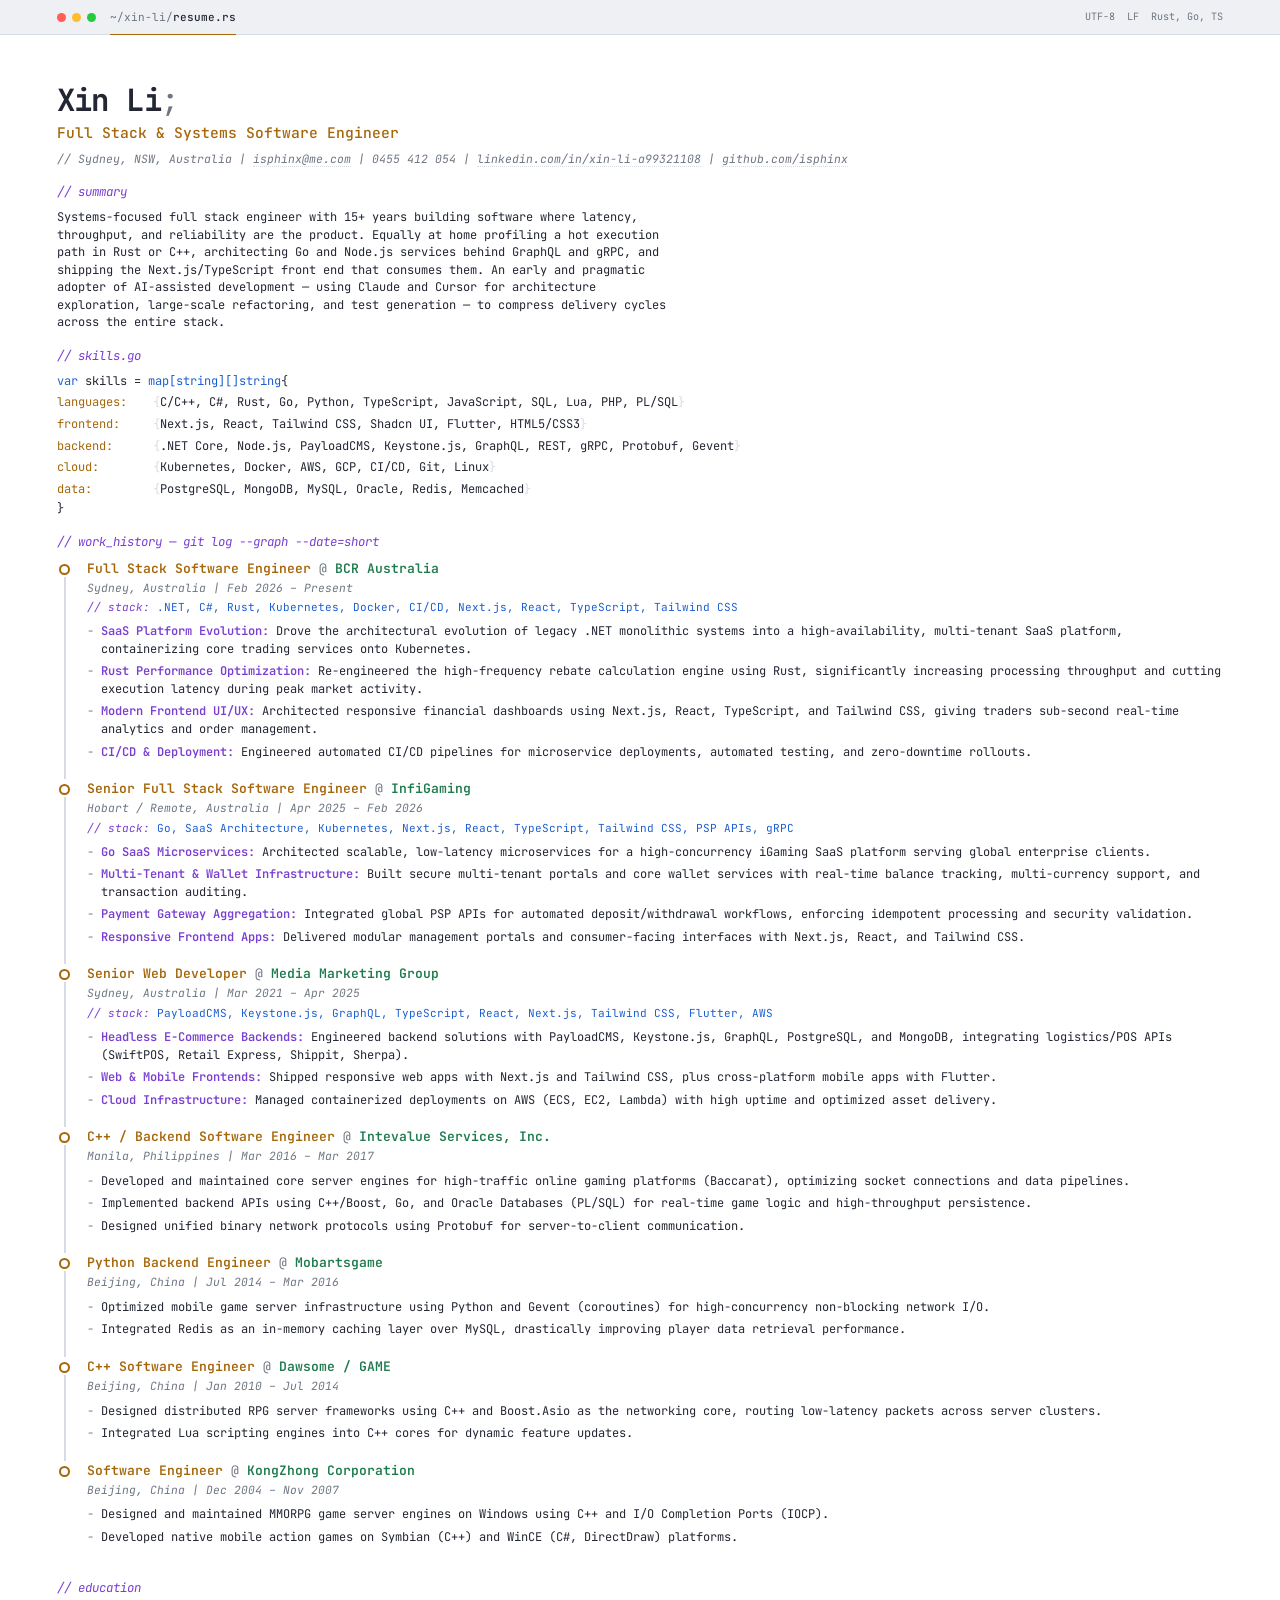
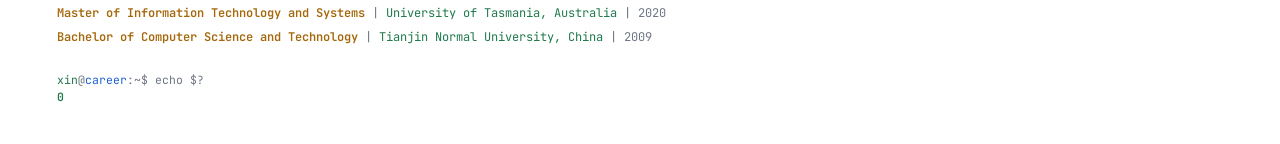
==== resume/resume-dev.html @ d35b5305 "Replace default Pages template with an engine-viewport homepage The site was still serving the 2013 " ====
<!DOCTYPE html>
<html lang="en">
<head>
<meta charset="UTF-8">
<title>Xin Li — resume.rs</title>
<meta name="description" content="Xin Li - Full Stack & Systems Software Engineer resume, code-editor themed.">
<link rel="stylesheet" href="resume-dev.css">
</head>
<body>

<div class="titlebar">
  <div class="dots">
    <span class="dot red"></span>
    <span class="dot amber"></span>
    <span class="dot green"></span>
  </div>
  <div class="tab">~/xin-li/<b>resume.rs</b></div>
  <div class="statusbits">
    <span>UTF-8</span>
    <span>LF</span>
    <span>Rust, Go, TS</span>
  </div>
</div>

<div class="page-pad">

  <div class="hero">
    <div class="name">Xin Li<span class="punct">;</span></div>
    <div class="role">Full Stack &amp; Systems Software Engineer</div>
    <div class="contact">// Sydney, NSW, Australia | <a href="mailto:isphinx@me.com">isphinx@me.com</a> | 0455 412 054 | <a href="https://linkedin.com/in/xin-li-a99321108">linkedin.com/in/xin-li-a99321108</a> | <a href="https://github.com/isphinx">github.com/isphinx</a></div>
  </div>

  <div class="section summary">
    <span class="section-tag">// summary</span>
    <p>Systems-focused full stack engineer with 15+ years building software where latency,
    throughput, and reliability are the product. Equally at home profiling a hot execution
    path in Rust or C++, architecting Go and Node.js services behind GraphQL and gRPC, and
    shipping the Next.js/TypeScript front end that consumes them. An early and pragmatic
    adopter of AI-assisted development &mdash; using Claude and Cursor for architecture
    exploration, large-scale refactoring, and test generation &mdash; to compress delivery
    cycles across the entire stack.</p>
  </div>

  <div class="section">
    <span class="section-tag">// skills.go</span>
    <div class="codeblock">
      <span class="kw">var</span> skills = <span class="kw">map[string][]string</span>{
      <div class="skillmap">
        <div class="skillrow"><span class="key">languages:</span><span class="val"><span class="q">{</span>C/C++, C#, Rust, Go, Python, TypeScript, JavaScript, SQL, Lua, PHP, PL/SQL<span class="q">}</span></span></div>
        <div class="skillrow"><span class="key">frontend:</span><span class="val"><span class="q">{</span>Next.js, React, Tailwind CSS, Shadcn UI, Flutter, HTML5/CSS3<span class="q">}</span></span></div>
        <div class="skillrow"><span class="key">backend:</span><span class="val"><span class="q">{</span>.NET Core, Node.js, PayloadCMS, Keystone.js, GraphQL, REST, gRPC, Protobuf, Gevent<span class="q">}</span></span></div>
        <div class="skillrow"><span class="key">cloud:</span><span class="val"><span class="q">{</span>Kubernetes, Docker, AWS, GCP, CI/CD, Git, Linux<span class="q">}</span></span></div>
        <div class="skillrow"><span class="key">data:</span><span class="val"><span class="q">{</span>PostgreSQL, MongoDB, MySQL, Oracle, Redis, Memcached<span class="q">}</span></span></div>
      </div>
      }
    </div>
  </div>

  <div class="section">
    <span class="section-tag">// work_history — git log --graph --date=short</span>
    <div class="timeline">

      <div class="job">
        <div class="rail"><div class="dot-node"></div><div class="rail-line"></div></div>
        <div class="content">
          <div class="title-line"><span class="role">Full Stack Software Engineer</span> <span class="at">@</span> <span class="company">BCR Australia</span></div>
          <div class="meta">Sydney, Australia | Feb 2026 – Present</div>
          <div class="stack"><span class="lbl">// stack:</span> <span class="val">.NET, C#, Rust, Kubernetes, Docker, CI/CD, Next.js, React, TypeScript, Tailwind CSS</span></div>
          <ul>
            <li><b>SaaS Platform Evolution:</b> Drove the architectural evolution of legacy .NET monolithic systems into a high-availability, multi-tenant SaaS platform, containerizing core trading services onto Kubernetes.</li>
            <li><b>Rust Performance Optimization:</b> Re-engineered the high-frequency rebate calculation engine using Rust, significantly increasing processing throughput and cutting execution latency during peak market activity.</li>
            <li><b>Modern Frontend UI/UX:</b> Architected responsive financial dashboards using Next.js, React, TypeScript, and Tailwind CSS, giving traders sub-second real-time analytics and order management.</li>
            <li><b>CI/CD &amp; Deployment:</b> Engineered automated CI/CD pipelines for microservice deployments, automated testing, and zero-downtime rollouts.</li>
          </ul>
        </div>
      </div>

      <div class="job">
        <div class="rail"><div class="dot-node"></div><div class="rail-line"></div></div>
        <div class="content">
          <div class="title-line"><span class="role">Senior Full Stack Software Engineer</span> <span class="at">@</span> <span class="company">InfiGaming</span></div>
          <div class="meta">Hobart / Remote, Australia | Apr 2025 – Feb 2026</div>
          <div class="stack"><span class="lbl">// stack:</span> <span class="val">Go, SaaS Architecture, Kubernetes, Next.js, React, TypeScript, Tailwind CSS, PSP APIs, gRPC</span></div>
          <ul>
            <li><b>Go SaaS Microservices:</b> Architected scalable, low-latency microservices for a high-concurrency iGaming SaaS platform serving global enterprise clients.</li>
            <li><b>Multi-Tenant &amp; Wallet Infrastructure:</b> Built secure multi-tenant portals and core wallet services with real-time balance tracking, multi-currency support, and transaction auditing.</li>
            <li><b>Payment Gateway Aggregation:</b> Integrated global PSP APIs for automated deposit/withdrawal workflows, enforcing idempotent processing and security validation.</li>
            <li><b>Responsive Frontend Apps:</b> Delivered modular management portals and consumer-facing interfaces with Next.js, React, and Tailwind CSS.</li>
          </ul>
        </div>
      </div>

      <div class="job">
        <div class="rail"><div class="dot-node"></div><div class="rail-line"></div></div>
        <div class="content">
          <div class="title-line"><span class="role">Senior Web Developer</span> <span class="at">@</span> <span class="company">Media Marketing Group</span></div>
          <div class="meta">Sydney, Australia | Mar 2021 – Apr 2025</div>
          <div class="stack"><span class="lbl">// stack:</span> <span class="val">PayloadCMS, Keystone.js, GraphQL, TypeScript, React, Next.js, Tailwind CSS, Flutter, AWS</span></div>
          <ul>
            <li><b>Headless E-Commerce Backends:</b> Engineered backend solutions with PayloadCMS, Keystone.js, GraphQL, PostgreSQL, and MongoDB, integrating logistics/POS APIs (SwiftPOS, Retail Express, Shippit, Sherpa).</li>
            <li><b>Web &amp; Mobile Frontends:</b> Shipped responsive web apps with Next.js and Tailwind CSS, plus cross-platform mobile apps with Flutter.</li>
            <li><b>Cloud Infrastructure:</b> Managed containerized deployments on AWS (ECS, EC2, Lambda) with high uptime and optimized asset delivery.</li>
          </ul>
        </div>
      </div>

      <div class="job">
        <div class="rail"><div class="dot-node"></div><div class="rail-line"></div></div>
        <div class="content">
          <div class="title-line"><span class="role">C++ / Backend Software Engineer</span> <span class="at">@</span> <span class="company">Intevalue Services, Inc.</span></div>
          <div class="meta">Manila, Philippines | Mar 2016 – Mar 2017</div>
          <ul>
            <li>Developed and maintained core server engines for high-traffic online gaming platforms (Baccarat), optimizing socket connections and data pipelines.</li>
            <li>Implemented backend APIs using C++/Boost, Go, and Oracle Databases (PL/SQL) for real-time game logic and high-throughput persistence.</li>
            <li>Designed unified binary network protocols using Protobuf for server-to-client communication.</li>
          </ul>
        </div>
      </div>

      <div class="job">
        <div class="rail"><div class="dot-node"></div><div class="rail-line"></div></div>
        <div class="content">
          <div class="title-line"><span class="role">Python Backend Engineer</span> <span class="at">@</span> <span class="company">Mobartsgame</span></div>
          <div class="meta">Beijing, China | Jul 2014 – Mar 2016</div>
          <ul>
            <li>Optimized mobile game server infrastructure using Python and Gevent (coroutines) for high-concurrency non-blocking network I/O.</li>
            <li>Integrated Redis as an in-memory caching layer over MySQL, drastically improving player data retrieval performance.</li>
          </ul>
        </div>
      </div>

      <div class="job">
        <div class="rail"><div class="dot-node"></div><div class="rail-line"></div></div>
        <div class="content">
          <div class="title-line"><span class="role">C++ Software Engineer</span> <span class="at">@</span> <span class="company">Dawsome / GAME</span></div>
          <div class="meta">Beijing, China | Jan 2010 – Jul 2014</div>
          <ul>
            <li>Designed distributed RPG server frameworks using C++ and Boost.Asio as the networking core, routing low-latency packets across server clusters.</li>
            <li>Integrated Lua scripting engines into C++ cores for dynamic feature updates.</li>
          </ul>
        </div>
      </div>

      <div class="job">
        <div class="rail"><div class="dot-node"></div></div>
        <div class="content">
          <div class="title-line"><span class="role">Software Engineer</span> <span class="at">@</span> <span class="company">KongZhong Corporation</span></div>
          <div class="meta">Beijing, China | Dec 2004 – Nov 2007</div>
          <ul>
            <li>Designed and maintained MMORPG game server engines on Windows using C++ and I/O Completion Ports (IOCP).</li>
            <li>Developed native mobile action games on Symbian (C++) and WinCE (C#, DirectDraw) platforms.</li>
          </ul>
        </div>
      </div>

    </div>
  </div>

  <div class="section">
    <span class="section-tag">// education</span>
    <div class="edu-item"><span class="degree">Master of Information Technology and Systems</span> <span class="sep">|</span> <span class="school">University of Tasmania, Australia</span> <span class="sep">|</span> <span class="year">2020</span></div>
    <div class="edu-item"><span class="degree">Bachelor of Computer Science and Technology</span> <span class="sep">|</span> <span class="school">Tianjin Normal University, China</span> <span class="sep">|</span> <span class="year">2009</span></div>
  </div>

  <div class="footer">
    <div class="prompt"><span class="user">xin</span>@<span class="host">career</span>:~$ echo $?</div>
    <div class="result">0</div>
  </div>

</div>
</body>
</html>
---- resume/resume-dev.css ----
/* resume-dev — "career as source file" theme */

@import url('https://fonts.googleapis.com/css2?family=JetBrains+Mono:ital,wght@0,400;0,500;0,600;0,700;1,400&display=swap');

:root {
  --bg:        #ffffff;
  --bg-panel:  #eef0f4;
  --border:    #d7dbe3;
  --fg:        #232733;
  --fg-dim:    #6e7683;
  --gold:      #a5670a;
  --green:     #1f7a4d;
  --blue:      #1c5fd1;
  --violet:    #7a3fd1;
  --red-dot:   #ff5f56;
  --amber-dot: #ffbd2e;
  --green-dot: #27c93f;
}

@media print {
  @page {
    size: A4;
    margin: 0;
  }
}

* { box-sizing: border-box; }

html, body {
  background: var(--bg);
  -webkit-print-color-adjust: exact;
  print-color-adjust: exact;
}

body {
  margin: 0;
  font-family: "JetBrains Mono", ui-monospace, "SF Mono", Menlo, Consolas, monospace;
  color: var(--fg);
  font-size: 9pt;
  line-height: 1.46;
  -webkit-font-smoothing: antialiased;
  font-variant-ligatures: none;
  font-feature-settings: "liga" 0, "calt" 0, "dlig" 0, "hlig" 0;
}

.page-pad {
  padding: 13mm 15mm 10mm 15mm;
}

/* ---------- window chrome ---------- */

.titlebar {
  display: flex;
  align-items: center;
  gap: 14px;
  padding: 9px 15mm;
  background: var(--bg-panel);
  border-bottom: 1px solid var(--border);
}

.dots { display: flex; gap: 6px; }
.dot { width: 9px; height: 9px; border-radius: 50%; }
.dot.red   { background: var(--red-dot); }
.dot.amber { background: var(--amber-dot); }
.dot.green { background: var(--green-dot); }

.tab {
  font-size: 8.3pt;
  color: var(--fg-dim);
  border-bottom: 1.5px solid var(--gold);
  padding-bottom: 9px;
  margin-bottom: -10px;
}
.tab b { color: var(--fg); font-weight: 500; }

.statusbits {
  margin-left: auto;
  display: flex;
  gap: 12px;
  font-size: 7.6pt;
  color: var(--fg-dim);
}

/* ---------- comments / section markers ---------- */

.c {
  color: var(--fg-dim);
  font-style: italic;
}

.section {
  margin-top: 15px;
}
.section:first-of-type { margin-top: 4px; }

.section-tag {
  color: var(--violet);
  font-style: italic;
  font-size: 9.3pt;
  margin-bottom: 8px;
  display: block;
}

/* ---------- header ---------- */

.hero { margin-bottom: 4px; }
.hero .name {
  font-size: 23pt;
  font-weight: 700;
  color: var(--fg);
  letter-spacing: -0.02em;
  line-height: 1.1;
}
.hero .name .punct { color: var(--fg-dim); font-weight: 400; }
.hero .role {
  font-size: 11pt;
  color: var(--gold);
  font-weight: 500;
  margin-top: 4px;
}
.hero .contact {
  margin-top: 8px;
  color: var(--fg-dim);
  font-style: italic;
  font-size: 8.6pt;
}
.hero .contact a { color: var(--fg-dim); text-decoration: none; border-bottom: 1px dotted var(--border); }

/* ---------- summary ---------- */

.summary p {
  margin: 0;
  max-width: 165mm;
  color: var(--fg);
}

/* ---------- skills (map literal) ---------- */

.codeblock {
  font-size: 9pt;
  color: var(--fg);
}
.kw { color: var(--blue); }
.punct { color: var(--fg-dim); }
.skillmap { margin-top: 2px; }
.skillrow {
  display: flex;
  padding: 2px 0;
}
.skillrow .key {
  flex: 0 0 96px;
  color: var(--gold);
}
.skillrow .val {
  color: var(--fg);
}
.skillrow .val .q { color: var(--border); }
.skillrow .val .sep { color: var(--fg-dim); }

/* ---------- work experience: git graph timeline ---------- */

.timeline { margin-top: 4px; }

.job {
  display: flex;
  gap: 14px;
  break-inside: avoid;
  page-break-inside: avoid;
}

.rail {
  flex: 0 0 16px;
  display: flex;
  flex-direction: column;
  align-items: center;
}
.rail .dot-node {
  width: 11px;
  height: 11px;
  border-radius: 50%;
  background: var(--bg);
  border: 2px solid var(--gold);
  margin-top: 5px;
  flex-shrink: 0;
}
.rail .rail-line {
  flex: 1;
  width: 2px;
  background: var(--border);
  margin-top: 2px;
}
.job:last-child .rail .rail-line { display: none; }

.job .content {
  flex: 1;
  padding-bottom: 13px;
  min-width: 0;
}

.job .title-line {
  font-size: 9.8pt;
}
.job .role { color: var(--gold); font-weight: 600; }
.job .at { color: var(--fg-dim); }
.job .company { color: var(--green); font-weight: 600; }

.job .meta {
  color: var(--fg-dim);
  font-style: italic;
  font-size: 8.5pt;
  margin-top: 2px;
}

.job .stack {
  color: var(--fg-dim);
  font-size: 8.3pt;
  margin-top: 3px;
}
.job .stack .lbl { color: var(--violet); font-style: italic; }
.job .stack .val { color: var(--blue); }

.job ul {
  list-style: none;
  margin: 8px 0 0 0;
  padding: 0;
}
.job li {
  position: relative;
  padding-left: 14px;
  margin-bottom: 5px;
  color: var(--fg);
}
.job li::before {
  content: "-";
  position: absolute;
  left: 0;
  color: var(--fg-dim);
}
.job li b { color: var(--violet); font-weight: 600; }

/* ---------- education ---------- */

.edu-item {
  margin-bottom: 6px;
  color: var(--fg);
}
.edu-item .degree { color: var(--gold); font-weight: 600; }
.edu-item .sep { color: var(--fg-dim); }
.edu-item .school { color: var(--green); }
.edu-item .year { color: var(--fg-dim); }

/* ---------- footer wink ---------- */

.footer {
  margin-top: 26px;
  color: var(--fg-dim);
  font-size: 8.6pt;
}
.footer .prompt { color: var(--fg-dim); }
.footer .prompt .user { color: var(--green); }
.footer .prompt .host { color: var(--blue); }
.footer .result { color: var(--green); font-weight: 600; }

hr.rule {
  border: none;
  border-top: 1px solid var(--border);
  margin: 4px 0 0 0;
}
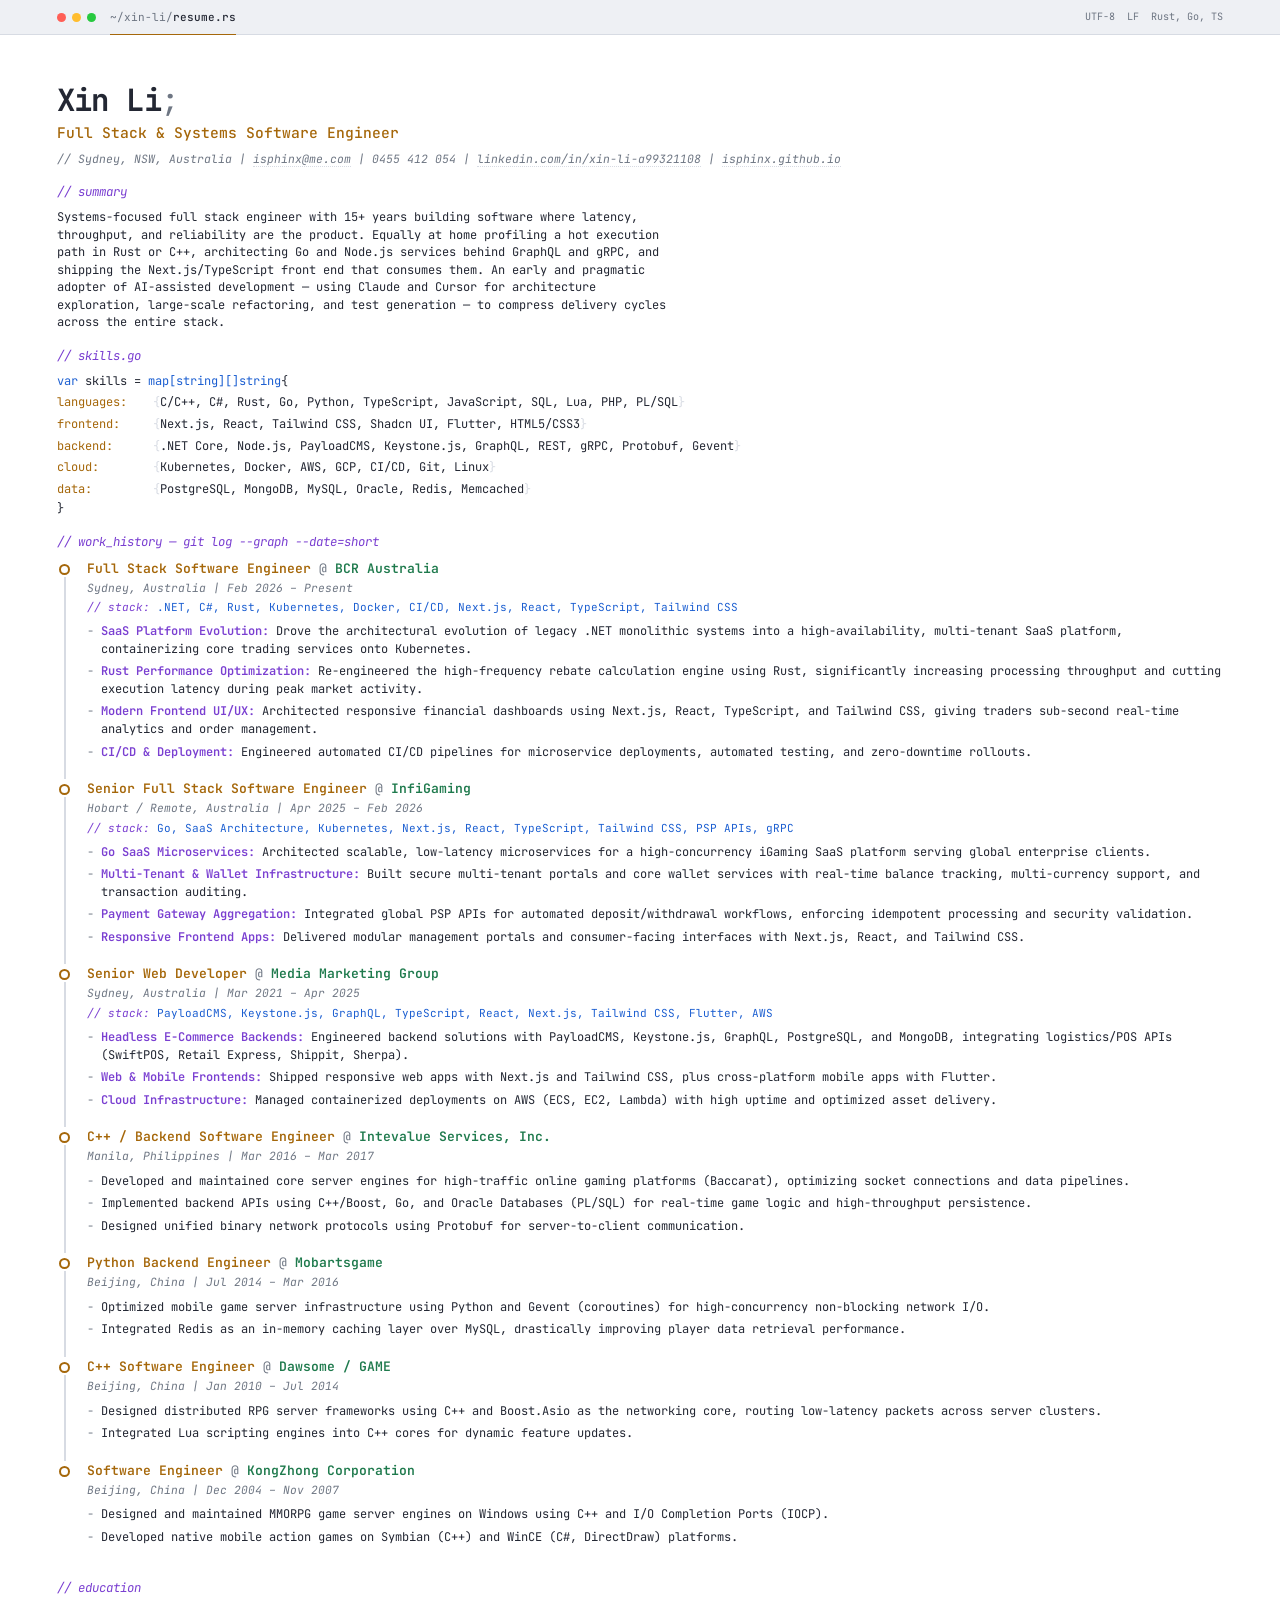
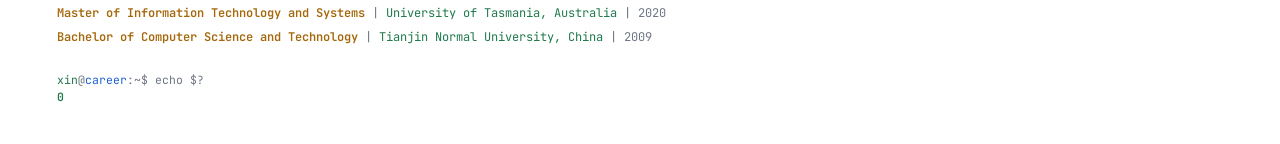
==== commit 07e70b1a: "Point the resume contact line at the site instead of the GitHub profile On a resume the useful desti" ====
--- a/resume/resume-dev.html
+++ b/resume/resume-dev.html
@@ -27,7 +27,7 @@
   <div class="hero">
     <div class="name">Xin Li<span class="punct">;</span></div>
     <div class="role">Full Stack &amp; Systems Software Engineer</div>
-    <div class="contact">// Sydney, NSW, Australia | <a href="mailto:isphinx@me.com">isphinx@me.com</a> | 0455 412 054 | <a href="https://linkedin.com/in/xin-li-a99321108">linkedin.com/in/xin-li-a99321108</a> | <a href="https://github.com/isphinx">github.com/isphinx</a></div>
+    <div class="contact">// Sydney, NSW, Australia | <a href="mailto:isphinx@me.com">isphinx@me.com</a> | 0455 412 054 | <a href="https://linkedin.com/in/xin-li-a99321108">linkedin.com/in/xin-li-a99321108</a> | <a href="https://isphinx.github.io">isphinx.github.io</a></div>
   </div>
 
   <div class="section summary">
